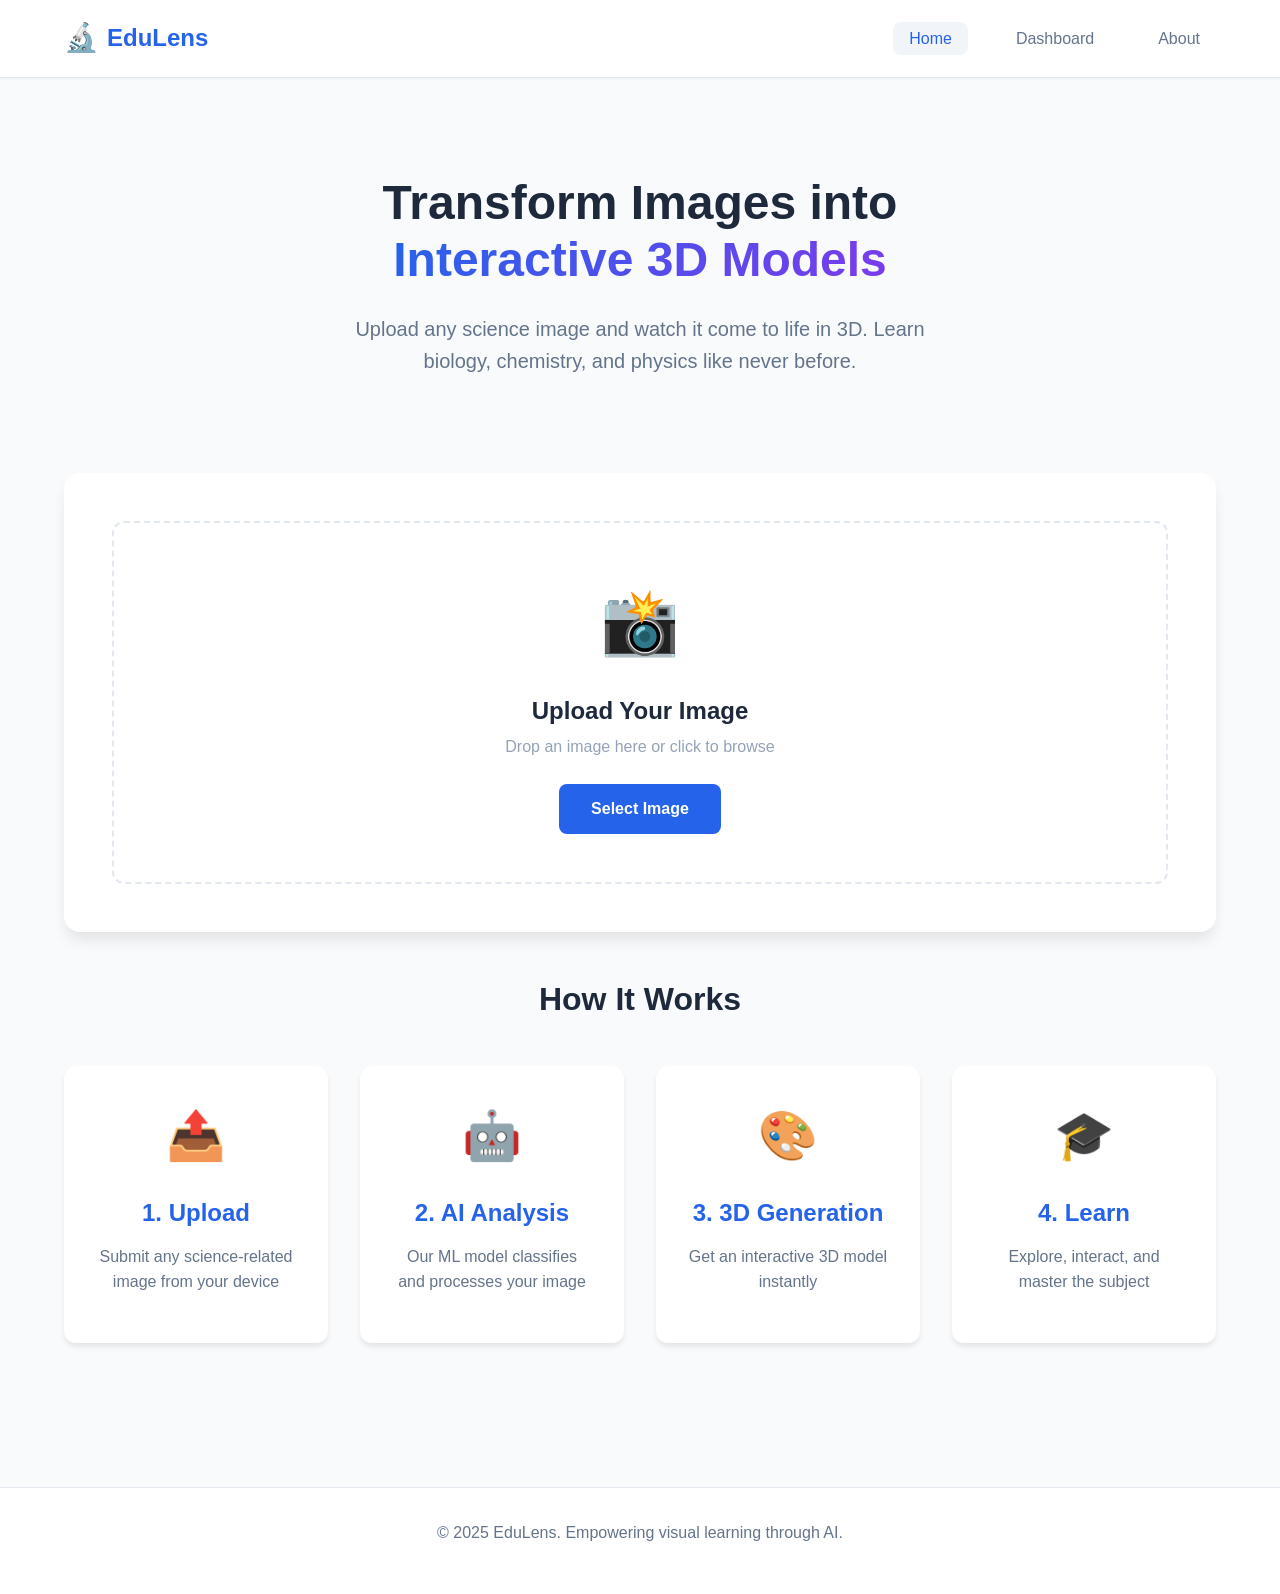
==== frontend/index.html @ 598c642d "lokesh" ====
<!DOCTYPE html>
<html lang="en">
<head>
    <meta charset="UTF-8">
    <meta name="viewport" content="width=device-width, initial-scale=1.0">
    <title>EduLens - Turn Images into 3D Learning</title>
    <link rel="stylesheet" href="css/styles.css">
</head>
<body>
    <nav class="navbar">
        <div class="nav-container">
            <div class="logo">
                <span class="logo-icon">🔬</span>
                <span class="logo-text">EduLens</span>
            </div>
            <ul class="nav-links">
                <li><a href="index.html" class="active">Home</a></li>
                <li><a href="dashboard.html">Dashboard</a></li>
                <li><a href="#about">About</a></li>
            </ul>
        </div>
    </nav>

    <main class="container">
        <section class="hero">
            <h1 class="hero-title">Transform Images into<br><span class="gradient-text">Interactive 3D Models</span></h1>
            <p class="hero-subtitle">Upload any science image and watch it come to life in 3D. Learn biology, chemistry, and physics like never before.</p>
        </section>

        <section class="upload-section">
            <div class="upload-card">
                <div class="upload-area" id="uploadArea">
                    <div class="upload-icon">📸</div>
                    <h3>Upload Your Image</h3>
                    <p>Drop an image here or click to browse</p>
                    <input type="file" id="imageInput" accept="image/*" hidden>
                    <button class="btn btn-primary" id="selectBtn">Select Image</button>
                </div>

                <div class="preview-area hidden" id="previewArea">
                    <img id="imagePreview" alt="Preview">
                    <button class="btn btn-secondary" id="changeImageBtn">Change Image</button>
                    <button class="btn btn-primary btn-large" id="uploadBtn">
                        <span class="btn-text">Analyze & Generate 3D</span>
                        <span class="spinner hidden" id="uploadSpinner"></span>
                    </button>
                </div>
            </div>

            <div class="result-card hidden" id="resultCard">
                <div class="result-header">
                    <div class="result-icon">✨</div>
                    <h3>Classification Result</h3>
                </div>
                <div class="result-content">
                    <div class="result-label">Detected Subject:</div>
                    <div class="result-value" id="predictedSubject">--</div>
                    <div class="result-confidence">
                        <span>Confidence:</span>
                        <div class="confidence-bar">
                            <div class="confidence-fill" id="confidenceFill"></div>
                        </div>
                        <span id="confidenceValue">--</span>
                    </div>
                </div>
                <button class="btn btn-success btn-large" id="view3DBtn">
                    🎯 Open 3D Model
                </button>
            </div>
        </section>

        <section class="features">
            <h2>How It Works</h2>
            <div class="feature-grid">
                <div class="feature-card">
                    <div class="feature-icon">📤</div>
                    <h3>1. Upload</h3>
                    <p>Submit any science-related image from your device</p>
                </div>
                <div class="feature-card">
                    <div class="feature-icon">🤖</div>
                    <h3>2. AI Analysis</h3>
                    <p>Our ML model classifies and processes your image</p>
                </div>
                <div class="feature-card">
                    <div class="feature-icon">🎨</div>
                    <h3>3. 3D Generation</h3>
                    <p>Get an interactive 3D model instantly</p>
                </div>
                <div class="feature-card">
                    <div class="feature-icon">🎓</div>
                    <h3>4. Learn</h3>
                    <p>Explore, interact, and master the subject</p>
                </div>
            </div>
        </section>
    </main>

    <footer class="footer">
        <p>&copy; 2025 EduLens. Empowering visual learning through AI.</p>
    </footer>

    <script src="js/uploader.js"></script>
</body>
</html>
---- frontend/css/styles.css ----
/* ==========================================
   EduLens - Main Styles
   Educational Theme with Science Colors
   ========================================== */

:root {
    /* Primary Colors - Science Theme */
    --primary-color: #2563eb;
    --primary-dark: #1e40af;
    --primary-light: #60a5fa;
    
    /* Secondary Colors */
    --secondary-color: #7c3aed;
    --accent-color: #f59e0b;
    --success-color: #10b981;
    --danger-color: #ef4444;
    --warning-color: #f59e0b;
    
    /* Subject Colors */
    --biology-color: #059669;
    --chemistry-color: #7c3aed;
    --physics-color: #dc2626;
    
    /* Neutrals */
    --background: #f8fafc;
    --surface: #ffffff;
    --surface-hover: #f1f5f9;
    --border: #e2e8f0;
    --text-primary: #1e293b;
    --text-secondary: #64748b;
    --text-light: #94a3b8;
    
    /* Gradients */
    --gradient-primary: linear-gradient(135deg, #2563eb 0%, #7c3aed 100%);
    --gradient-success: linear-gradient(135deg, #10b981 0%, #059669 100%);
    --gradient-warm: linear-gradient(135deg, #f59e0b 0%, #ef4444 100%);
    
    /* Shadows */
    --shadow-sm: 0 1px 2px 0 rgba(0, 0, 0, 0.05);
    --shadow-md: 0 4px 6px -1px rgba(0, 0, 0, 0.1);
    --shadow-lg: 0 10px 15px -3px rgba(0, 0, 0, 0.1);
    --shadow-xl: 0 20px 25px -5px rgba(0, 0, 0, 0.1);
    
    /* Spacing */
    --spacing-xs: 0.25rem;
    --spacing-sm: 0.5rem;
    --spacing-md: 1rem;
    --spacing-lg: 1.5rem;
    --spacing-xl: 2rem;
    --spacing-2xl: 3rem;
    
    /* Border Radius */
    --radius-sm: 0.375rem;
    --radius-md: 0.5rem;
    --radius-lg: 0.75rem;
    --radius-xl: 1rem;
    --radius-full: 9999px;
    
    /* Transitions */
    --transition-fast: 150ms cubic-bezier(0.4, 0, 0.2, 1);
    --transition-base: 200ms cubic-bezier(0.4, 0, 0.2, 1);
    --transition-slow: 300ms cubic-bezier(0.4, 0, 0.2, 1);
}

/* ========================================== 
   Reset & Base Styles
   ========================================== */

* {
    margin: 0;
    padding: 0;
    box-sizing: border-box;
}

html {
    font-size: 16px;
    -webkit-font-smoothing: antialiased;
    -moz-osx-font-smoothing: grayscale;
}

body {
    font-family: -apple-system, BlinkMacSystemFont, 'Segoe UI', 'Roboto', 'Oxygen', 'Ubuntu', 'Cantarell', sans-serif;
    background: var(--background);
    color: var(--text-primary);
    line-height: 1.6;
    min-height: 100vh;
}

/* ========================================== 
   Typography
   ========================================== */

h1, h2, h3, h4, h5, h6 {
    font-weight: 700;
    line-height: 1.2;
    color: var(--text-primary);
}

h1 { font-size: 2.5rem; }
h2 { font-size: 2rem; }
h3 { font-size: 1.5rem; }
h4 { font-size: 1.25rem; }
h5 { font-size: 1.125rem; }
h6 { font-size: 1rem; }

p {
    margin-bottom: var(--spacing-md);
    color: var(--text-secondary);
}

.gradient-text {
    background: var(--gradient-primary);
    -webkit-background-clip: text;
    -webkit-text-fill-color: transparent;
    background-clip: text;
}

/* ========================================== 
   Navigation
   ========================================== */

.navbar {
    background: var(--surface);
    border-bottom: 1px solid var(--border);
    padding: var(--spacing-md) 0;
    position: sticky;
    top: 0;
    z-index: 1000;
    box-shadow: var(--shadow-sm);
}

.nav-container {
    max-width: 1200px;
    margin: 0 auto;
    padding: 0 var(--spacing-lg);
    display: flex;
    justify-content: space-between;
    align-items: center;
}

.logo {
    display: flex;
    align-items: center;
    gap: var(--spacing-sm);
    font-size: 1.5rem;
    font-weight: 700;
    color: var(--primary-color);
    text-decoration: none;
}

.logo-icon {
    font-size: 1.75rem;
}

.nav-links {
    display: flex;
    list-style: none;
    gap: var(--spacing-xl);
}

.nav-links a {
    text-decoration: none;
    color: var(--text-secondary);
    font-weight: 500;
    padding: var(--spacing-sm) var(--spacing-md);
    border-radius: var(--radius-md);
    transition: all var(--transition-base);
}

.nav-links a:hover,
.nav-links a.active {
    color: var(--primary-color);
    background: var(--surface-hover);
}

/* ========================================== 
   Layout
   ========================================== */

.container {
    max-width: 1200px;
    margin: 0 auto;
    padding: var(--spacing-2xl) var(--spacing-lg);
}

/* ========================================== 
   Hero Section
   ========================================== */

.hero {
    text-align: center;
    padding: var(--spacing-2xl) 0;
}

.hero-title {
    font-size: 3rem;
    margin-bottom: var(--spacing-lg);
    line-height: 1.2;
}

.hero-subtitle {
    font-size: 1.25rem;
    color: var(--text-secondary);
    max-width: 600px;
    margin: 0 auto;
}

/* ========================================== 
   Cards
   ========================================== */

.card {
    background: var(--surface);
    border-radius: var(--radius-lg);
    padding: var(--spacing-xl);
    box-shadow: var(--shadow-md);
    transition: box-shadow var(--transition-base);
}

.card:hover {
    box-shadow: var(--shadow-lg);
}

.card-header {
    display: flex;
    justify-content: space-between;
    align-items: center;
    margin-bottom: var(--spacing-lg);
}

.card-header h3 {
    font-size: 1.25rem;
    display: flex;
    align-items: center;
    gap: var(--spacing-sm);
}

/* ========================================== 
   Buttons
   ========================================== */

.btn {
    display: inline-flex;
    align-items: center;
    justify-content: center;
    gap: var(--spacing-sm);
    padding: var(--spacing-md) var(--spacing-xl);
    border: none;
    border-radius: var(--radius-md);
    font-size: 1rem;
    font-weight: 600;
    cursor: pointer;
    transition: all var(--transition-base);
    text-decoration: none;
}

.btn:disabled {
    opacity: 0.5;
    cursor: not-allowed;
}

.btn-primary {
    background: var(--primary-color);
    color: white;
}

.btn-primary:hover:not(:disabled) {
    background: var(--primary-dark);
    transform: translateY(-2px);
    box-shadow: var(--shadow-lg);
}

.btn-secondary {
    background: var(--surface-hover);
    color: var(--text-primary);
}

.btn-secondary:hover:not(:disabled) {
    background: var(--border);
}

.btn-success {
    background: var(--success-color);
    color: white;
}

.btn-success:hover:not(:disabled) {
    background: #059669;
    transform: translateY(-2px);
    box-shadow: var(--shadow-lg);
}

.btn-large {
    padding: var(--spacing-lg) var(--spacing-2xl);
    font-size: 1.125rem;
}

.btn-block {
    width: 100%;
}

.icon-btn {
    width: 40px;
    height: 40px;
    border-radius: var(--radius-md);
    border: none;
    background: var(--surface-hover);
    color: var(--text-primary);
    font-size: 1.25rem;
    cursor: pointer;
    transition: all var(--transition-base);
    display: flex;
    align-items: center;
    justify-content: center;
}

.icon-btn:hover {
    background: var(--border);
    transform: scale(1.1);
}

/* ========================================== 
   Upload Section
   ========================================== */

.upload-section {
    margin: var(--spacing-2xl) 0;
    display: grid;
    gap: var(--spacing-xl);
}

.upload-card {
    background: var(--surface);
    border-radius: var(--radius-xl);
    padding: var(--spacing-2xl);
    box-shadow: var(--shadow-lg);
}

.upload-area {
    text-align: center;
    padding: var(--spacing-2xl);
    border: 2px dashed var(--border);
    border-radius: var(--radius-lg);
    transition: all var(--transition-base);
    cursor: pointer;
}

.upload-area:hover {
    border-color: var(--primary-color);
    background: var(--surface-hover);
}

.upload-area.drag-over {
    border-color: var(--primary-color);
    background: var(--primary-light);
    opacity: 0.1;
}

.upload-icon {
    font-size: 4rem;
    margin-bottom: var(--spacing-lg);
}

.upload-area h3 {
    margin-bottom: var(--spacing-sm);
}

.upload-area p {
    color: var(--text-light);
    margin-bottom: var(--spacing-lg);
}

.preview-area {
    text-align: center;
}

.preview-area img {
    max-width: 100%;
    max-height: 400px;
    border-radius: var(--radius-lg);
    margin-bottom: var(--spacing-lg);
    box-shadow: var(--shadow-md);
}

.result-card {
    background: var(--surface);
    border-radius: var(--radius-xl);
    padding: var(--spacing-2xl);
    box-shadow: var(--shadow-lg);
    border: 2px solid var(--success-color);
}

.result-header {
    display: flex;
    align-items: center;
    gap: var(--spacing-md);
    margin-bottom: var(--spacing-lg);
}

.result-icon {
    font-size: 2rem;
}

.result-content {
    margin: var(--spacing-xl) 0;
}

.result-label {
    color: var(--text-light);
    font-size: 0.875rem;
    margin-bottom: var(--spacing-sm);
}

.result-value {
    font-size: 2rem;
    font-weight: 700;
    color: var(--primary-color);
    margin-bottom: var(--spacing-lg);
}

.result-confidence {
    display: flex;
    align-items: center;
    gap: var(--spacing-md);
    margin-bottom: var(--spacing-xl);
}

.confidence-bar {
    flex: 1;
    height: 8px;
    background: var(--border);
    border-radius: var(--radius-full);
    overflow: hidden;
}

.confidence-fill {
    height: 100%;
    background: var(--gradient-success);
    transition: width var(--transition-slow);
}

/* ========================================== 
   Features Section
   ========================================== */

.features {
    margin: var(--spacing-2xl) 0;
    text-align: center;
}

.features h2 {
    margin-bottom: var(--spacing-2xl);
}

.feature-grid {
    display: grid;
    grid-template-columns: repeat(auto-fit, minmax(250px, 1fr));
    gap: var(--spacing-xl);
    margin-top: var(--spacing-2xl);
}

.feature-card {
    padding: var(--spacing-xl);
    background: var(--surface);
    border-radius: var(--radius-lg);
    box-shadow: var(--shadow-md);
    transition: all var(--transition-base);
}

.feature-card:hover {
    transform: translateY(-5px);
    box-shadow: var(--shadow-xl);
}

.feature-icon {
    font-size: 3rem;
    margin-bottom: var(--spacing-lg);
}

.feature-card h3 {
    margin-bottom: var(--spacing-md);
    color: var(--primary-color);
}

/* ========================================== 
   Progress & Loading
   ========================================== */

.progress-bar {
    width: 100%;
    height: 8px;
    background: var(--border);
    border-radius: var(--radius-full);
    overflow: hidden;
}

.progress-fill {
    height: 100%;
    background: var(--gradient-primary);
    transition: width var(--transition-base);
    border-radius: var(--radius-full);
}

.spinner {
    width: 20px;
    height: 20px;
    border: 3px solid rgba(255, 255, 255, 0.3);
    border-top-color: white;
    border-radius: 50%;
    animation: spin 0.6s linear infinite;
}

@keyframes spin {
    to { transform: rotate(360deg); }
}

/* ========================================== 
   Badges
   ========================================== */

.badge {
    display: inline-block;
    padding: var(--spacing-xs) var(--spacing-md);
    border-radius: var(--radius-full);
    font-size: 0.75rem;
    font-weight: 600;
    text-transform: uppercase;
}

.badge-new {
    background: var(--gradient-warm);
    color: white;
}

/* ========================================== 
   Utility Classes
   ========================================== */

.hidden {
    display: none !important;
}

.text-center {
    text-align: center;
}

.mt-1 { margin-top: var(--spacing-sm); }
.mt-2 { margin-top: var(--spacing-md); }
.mt-3 { margin-top: var(--spacing-lg); }
.mt-4 { margin-top: var(--spacing-xl); }

.mb-1 { margin-bottom: var(--spacing-sm); }
.mb-2 { margin-bottom: var(--spacing-md); }
.mb-3 { margin-bottom: var(--spacing-lg); }
.mb-4 { margin-bottom: var(--spacing-xl); }

/* ========================================== 
   Footer
   ========================================== */

.footer {
    background: var(--surface);
    border-top: 1px solid var(--border);
    padding: var(--spacing-xl);
    text-align: center;
    color: var(--text-light);
    margin-top: var(--spacing-2xl);
}

/* ========================================== 
   Responsive Design
   ========================================== */

@media (max-width: 768px) {
    html {
        font-size: 14px;
    }
    
    .hero-title {
        font-size: 2rem;
    }
    
    .nav-links {
        gap: var(--spacing-md);
    }
    
    .container {
        padding: var(--spacing-lg) var(--spacing-md);
    }
    
    .feature-grid {
        grid-template-columns: 1fr;
    }
    
    .upload-card {
        padding: var(--spacing-lg);
    }
}

@media (max-width: 480px) {
    .nav-links {
        font-size: 0.875rem;
    }
    
    .logo-text {
        display: none;
    }
    
    .btn-large {
        padding: var(--spacing-md) var(--spacing-lg);
        font-size: 1rem;
    }
}
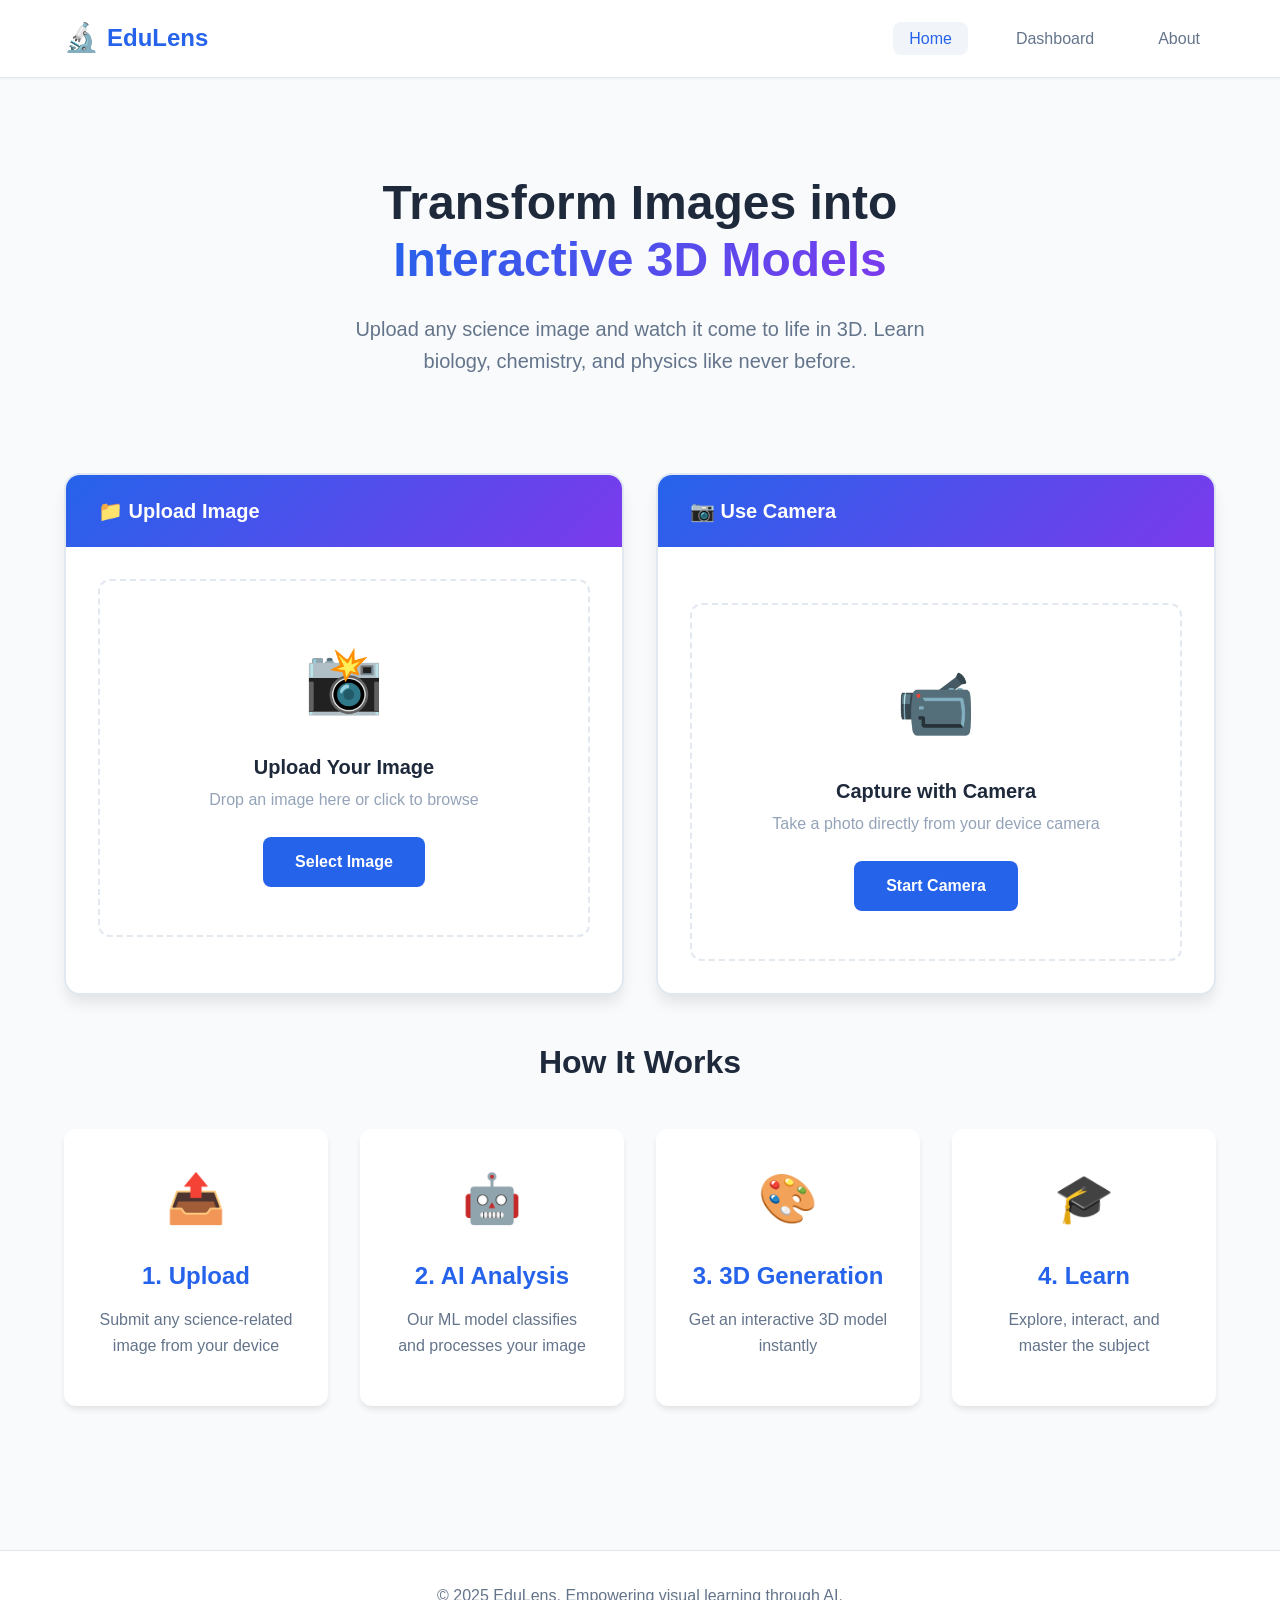
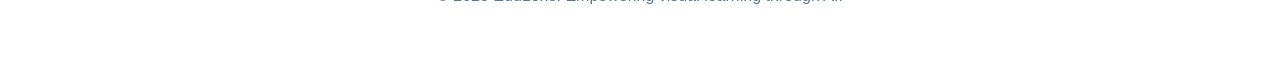
==== commit 39d8ae4a: "last change" ====
--- a/frontend/index.html
+++ b/frontend/index.html
@@ -28,22 +28,62 @@
         </section>
 
         <section class="upload-section">
-            <div class="upload-card">
-                <div class="upload-area" id="uploadArea">
-                    <div class="upload-icon">📸</div>
-                    <h3>Upload Your Image</h3>
-                    <p>Drop an image here or click to browse</p>
-                    <input type="file" id="imageInput" accept="image/*" hidden>
-                    <button class="btn btn-primary" id="selectBtn">Select Image</button>
+            <div class="upload-container">
+                <!-- Upload from File -->
+                <div class="upload-card">
+                    <div class="card-header">
+                        <h3>📁 Upload Image</h3>
+                    </div>
+                    <div class="upload-area" id="uploadArea">
+                        <div class="upload-icon">📸</div>
+                        <h4>Upload Your Image</h4>
+                        <p>Drop an image here or click to browse</p>
+                        <input type="file" id="imageInput" accept="image/*" hidden>
+                        <button class="btn btn-primary" id="selectBtn">Select Image</button>
+                    </div>
+
+                    <div class="preview-area hidden" id="previewArea">
+                        <img id="imagePreview" alt="Preview">
+                        <button class="btn btn-secondary" id="changeImageBtn">Change Image</button>
+                        <button class="btn btn-primary btn-large" id="uploadBtn">
+                            <span class="btn-text">Analyze & Generate 3D</span>
+                            <span class="spinner hidden" id="uploadSpinner"></span>
+                        </button>
+                    </div>
                 </div>
 
-                <div class="preview-area hidden" id="previewArea">
-                    <img id="imagePreview" alt="Preview">
-                    <button class="btn btn-secondary" id="changeImageBtn">Change Image</button>
-                    <button class="btn btn-primary btn-large" id="uploadBtn">
-                        <span class="btn-text">Analyze & Generate 3D</span>
-                        <span class="spinner hidden" id="uploadSpinner"></span>
-                    </button>
+                <!-- Camera Capture -->
+                <div class="upload-card">
+                    <div class="card-header">
+                        <h3>📷 Use Camera</h3>
+                    </div>
+                    <div class="camera-area" id="cameraArea">
+                        <div class="camera-placeholder" id="cameraPlaceholder">
+                            <div class="camera-icon">📹</div>
+                            <h4>Capture with Camera</h4>
+                            <p>Take a photo directly from your device camera</p>
+                            <button class="btn btn-primary" id="startCameraBtn">Start Camera</button>
+                        </div>
+                        
+                        <div class="camera-view hidden" id="cameraView">
+                            <video id="cameraVideo" autoplay playsinline></video>
+                            <div class="camera-controls">
+                                <button class="btn btn-success" id="captureBtn">📸 Capture Photo</button>
+                                <button class="btn btn-secondary" id="stopCameraBtn">Stop Camera</button>
+                            </div>
+                        </div>
+
+                        <div class="camera-preview hidden" id="cameraPreview">
+                            <canvas id="cameraCanvas"></canvas>
+                            <div class="camera-actions">
+                                <button class="btn btn-secondary" id="retakeBtn">↻ Retake</button>
+                                <button class="btn btn-primary btn-large" id="useCameraPhotoBtn">
+                                    <span class="btn-text">Analyze & Generate 3D</span>
+                                    <span class="spinner hidden" id="cameraSpinner"></span>
+                                </button>
+                            </div>
+                        </div>
+                    </div>
                 </div>
             </div>
 
--- a/frontend/css/styles.css
+++ b/frontend/css/styles.css
@@ -325,15 +325,38 @@
 
 .upload-section {
     margin: var(--spacing-2xl) 0;
+}
+
+.upload-container {
     display: grid;
+    grid-template-columns: repeat(2, 1fr);
     gap: var(--spacing-xl);
 }
 
 .upload-card {
     background: var(--surface);
     border-radius: var(--radius-xl);
-    padding: var(--spacing-2xl);
+    overflow: hidden;
     box-shadow: var(--shadow-lg);
+    border: 2px solid var(--border);
+    transition: all var(--transition-base);
+}
+
+.upload-card:hover {
+    border-color: var(--primary-color);
+    box-shadow: var(--shadow-xl);
+}
+
+.card-header {
+    background: linear-gradient(135deg, var(--primary-color), var(--secondary-color));
+    padding: var(--spacing-lg) var(--spacing-xl);
+    color: white;
+}
+
+.card-header h3 {
+    margin: 0;
+    font-size: 1.25rem;
+    color: white;
 }
 
 .upload-area {
@@ -343,6 +366,12 @@
     border-radius: var(--radius-lg);
     transition: all var(--transition-base);
     cursor: pointer;
+    margin: var(--spacing-xl);
+    min-height: 300px;
+    display: flex;
+    flex-direction: column;
+    align-items: center;
+    justify-content: center;
 }
 
 .upload-area:hover {
@@ -361,8 +390,9 @@
     margin-bottom: var(--spacing-lg);
 }
 
-.upload-area h3 {
+.upload-area h4 {
     margin-bottom: var(--spacing-sm);
+    font-size: 1.25rem;
 }
 
 .upload-area p {
@@ -372,6 +402,7 @@
 
 .preview-area {
     text-align: center;
+    padding: var(--spacing-xl);
 }
 
 .preview-area img {
@@ -380,6 +411,91 @@
     border-radius: var(--radius-lg);
     margin-bottom: var(--spacing-lg);
     box-shadow: var(--shadow-md);
+}
+
+/* ========================================== 
+   Camera Section
+   ========================================== */
+
+.camera-area {
+    padding: var(--spacing-xl);
+    min-height: 400px;
+}
+
+.camera-placeholder {
+    text-align: center;
+    padding: var(--spacing-2xl);
+    border: 2px dashed var(--border);
+    border-radius: var(--radius-lg);
+    min-height: 300px;
+    display: flex;
+    flex-direction: column;
+    align-items: center;
+    justify-content: center;
+    transition: all var(--transition-base);
+}
+
+.camera-placeholder:hover {
+    border-color: var(--secondary-color);
+    background: var(--surface-hover);
+}
+
+.camera-icon {
+    font-size: 4rem;
+    margin-bottom: var(--spacing-lg);
+}
+
+.camera-placeholder h4 {
+    margin-bottom: var(--spacing-sm);
+    font-size: 1.25rem;
+}
+
+.camera-placeholder p {
+    color: var(--text-light);
+    margin-bottom: var(--spacing-lg);
+}
+
+.camera-view {
+    position: relative;
+    border-radius: var(--radius-lg);
+    overflow: hidden;
+    background: #000;
+}
+
+#cameraVideo {
+    width: 100%;
+    height: auto;
+    display: block;
+    border-radius: var(--radius-lg);
+    max-height: 450px;
+    object-fit: cover;
+}
+
+.camera-controls {
+    display: flex;
+    gap: var(--spacing-md);
+    margin-top: var(--spacing-lg);
+    justify-content: center;
+}
+
+.camera-preview {
+    text-align: center;
+}
+
+#cameraCanvas {
+    max-width: 100%;
+    height: auto;
+    border-radius: var(--radius-lg);
+    box-shadow: var(--shadow-md);
+    margin-bottom: var(--spacing-lg);
+    border: 2px solid var(--border);
+}
+
+.camera-actions {
+    display: flex;
+    gap: var(--spacing-md);
+    justify-content: center;
+    margin-top: var(--spacing-lg);
 }
 
 .result-card {
@@ -592,7 +708,16 @@
         grid-template-columns: 1fr;
     }
     
+    .upload-container {
+        grid-template-columns: 1fr;
+    }
+    
     .upload-card {
+        padding: 0;
+    }
+    
+    .upload-area,
+    .camera-area {
         padding: var(--spacing-lg);
     }
 }
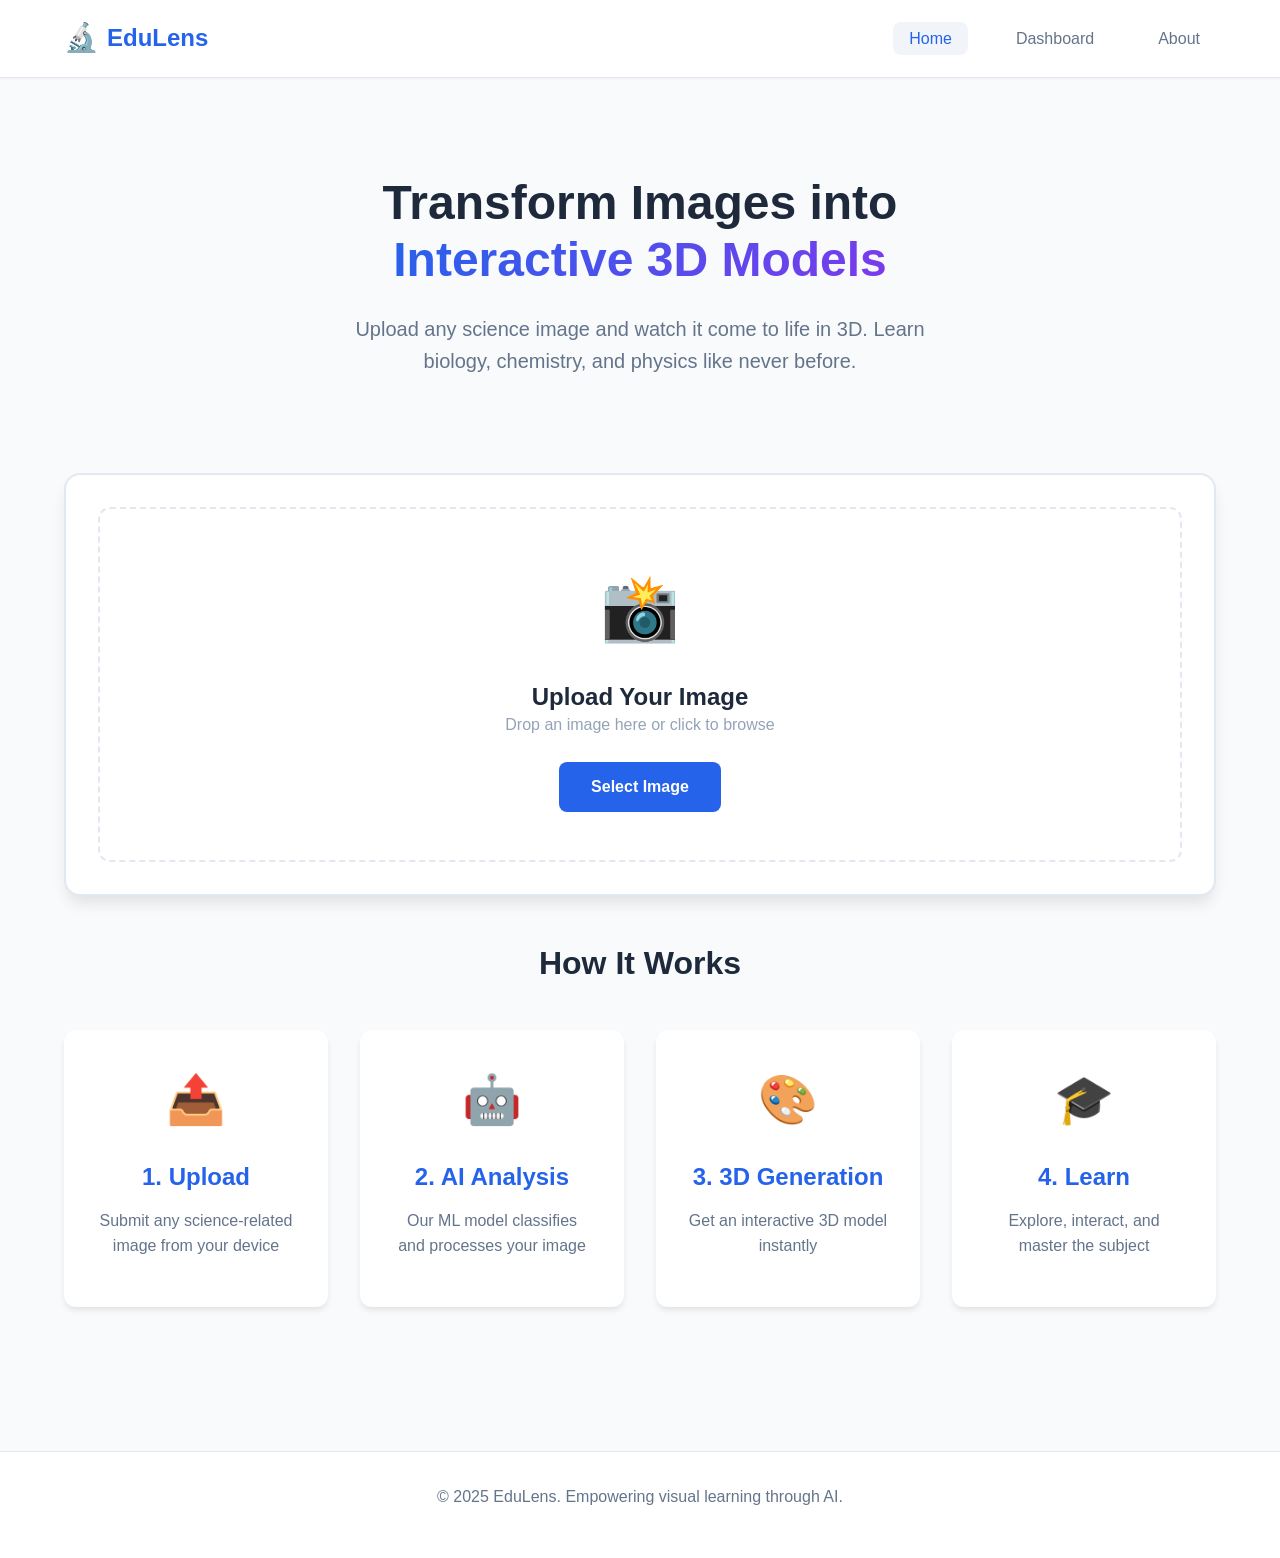
==== commit 49c18d5d: "Fix frontend demo mode functionality and add missing config imports - Updated uploader.js to handle " ====
--- a/frontend/index.html
+++ b/frontend/index.html
@@ -28,62 +28,22 @@
         </section>
 
         <section class="upload-section">
-            <div class="upload-container">
-                <!-- Upload from File -->
-                <div class="upload-card">
-                    <div class="card-header">
-                        <h3>📁 Upload Image</h3>
-                    </div>
-                    <div class="upload-area" id="uploadArea">
-                        <div class="upload-icon">📸</div>
-                        <h4>Upload Your Image</h4>
-                        <p>Drop an image here or click to browse</p>
-                        <input type="file" id="imageInput" accept="image/*" hidden>
-                        <button class="btn btn-primary" id="selectBtn">Select Image</button>
-                    </div>
-
-                    <div class="preview-area hidden" id="previewArea">
-                        <img id="imagePreview" alt="Preview">
-                        <button class="btn btn-secondary" id="changeImageBtn">Change Image</button>
-                        <button class="btn btn-primary btn-large" id="uploadBtn">
-                            <span class="btn-text">Analyze & Generate 3D</span>
-                            <span class="spinner hidden" id="uploadSpinner"></span>
-                        </button>
-                    </div>
+            <div class="upload-card">
+                <div class="upload-area" id="uploadArea">
+                    <div class="upload-icon">📸</div>
+                    <h3>Upload Your Image</h3>
+                    <p>Drop an image here or click to browse</p>
+                    <input type="file" id="imageInput" accept="image/*" hidden>
+                    <button class="btn btn-primary" id="selectBtn">Select Image</button>
                 </div>
 
-                <!-- Camera Capture -->
-                <div class="upload-card">
-                    <div class="card-header">
-                        <h3>📷 Use Camera</h3>
-                    </div>
-                    <div class="camera-area" id="cameraArea">
-                        <div class="camera-placeholder" id="cameraPlaceholder">
-                            <div class="camera-icon">📹</div>
-                            <h4>Capture with Camera</h4>
-                            <p>Take a photo directly from your device camera</p>
-                            <button class="btn btn-primary" id="startCameraBtn">Start Camera</button>
-                        </div>
-                        
-                        <div class="camera-view hidden" id="cameraView">
-                            <video id="cameraVideo" autoplay playsinline></video>
-                            <div class="camera-controls">
-                                <button class="btn btn-success" id="captureBtn">📸 Capture Photo</button>
-                                <button class="btn btn-secondary" id="stopCameraBtn">Stop Camera</button>
-                            </div>
-                        </div>
-
-                        <div class="camera-preview hidden" id="cameraPreview">
-                            <canvas id="cameraCanvas"></canvas>
-                            <div class="camera-actions">
-                                <button class="btn btn-secondary" id="retakeBtn">↻ Retake</button>
-                                <button class="btn btn-primary btn-large" id="useCameraPhotoBtn">
-                                    <span class="btn-text">Analyze & Generate 3D</span>
-                                    <span class="spinner hidden" id="cameraSpinner"></span>
-                                </button>
-                            </div>
-                        </div>
-                    </div>
+                <div class="preview-area hidden" id="previewArea">
+                    <img id="imagePreview" alt="Preview">
+                    <button class="btn btn-secondary" id="changeImageBtn">Change Image</button>
+                    <button class="btn btn-primary btn-large" id="uploadBtn">
+                        <span class="btn-text">Analyze & Generate 3D</span>
+                        <span class="spinner hidden" id="uploadSpinner"></span>
+                    </button>
                 </div>
             </div>
 
@@ -140,6 +100,7 @@
         <p>&copy; 2025 EduLens. Empowering visual learning through AI.</p>
     </footer>
 
+    <script src="js/config.js"></script>
     <script src="js/uploader.js"></script>
 </body>
 </html>
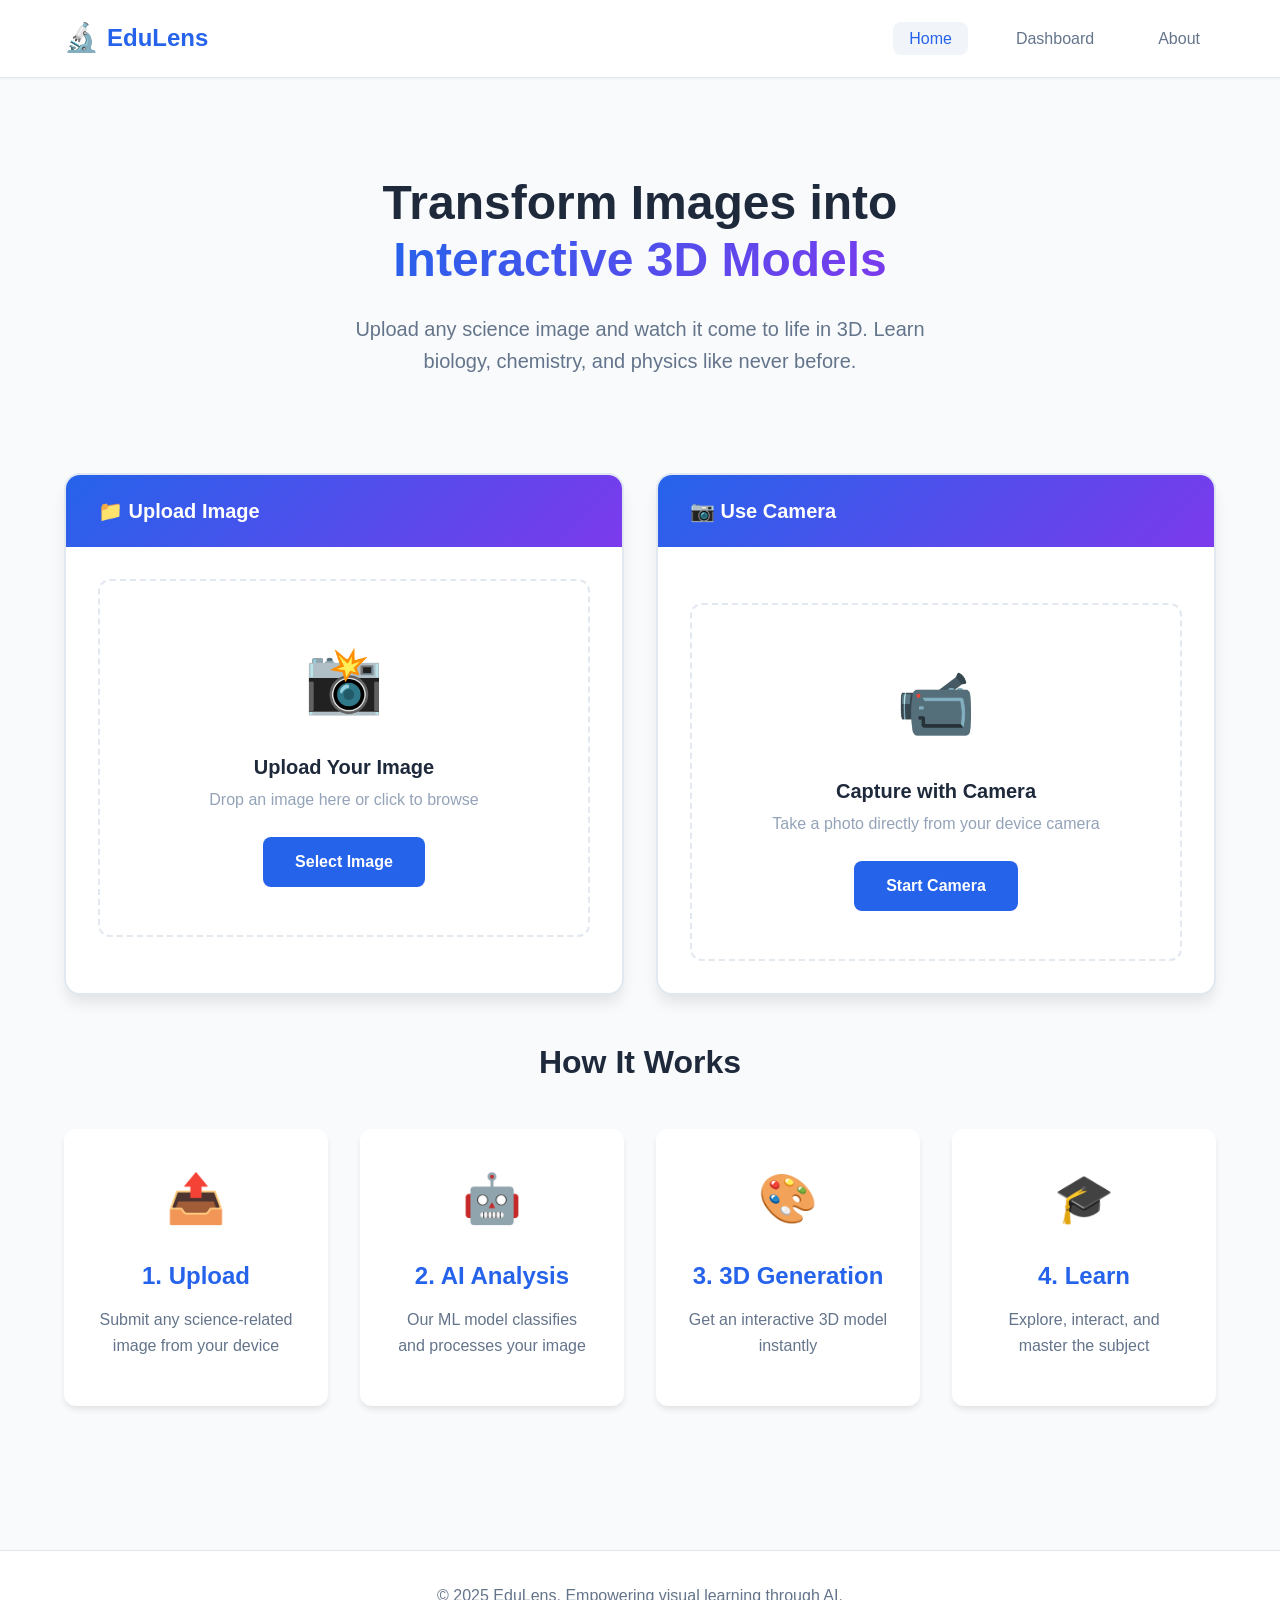
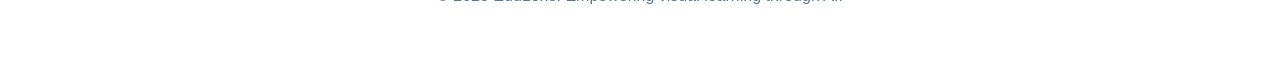
==== commit ca1e9ccd: "Complete frontend fixes and improvements - Fixed demo mode functionality for image upload and dashbo" ====
--- a/frontend/index.html
+++ b/frontend/index.html
@@ -28,22 +28,62 @@
         </section>
 
         <section class="upload-section">
-            <div class="upload-card">
-                <div class="upload-area" id="uploadArea">
-                    <div class="upload-icon">📸</div>
-                    <h3>Upload Your Image</h3>
-                    <p>Drop an image here or click to browse</p>
-                    <input type="file" id="imageInput" accept="image/*" hidden>
-                    <button class="btn btn-primary" id="selectBtn">Select Image</button>
+            <div class="upload-container">
+                <!-- Upload from File -->
+                <div class="upload-card">
+                    <div class="card-header">
+                        <h3>📁 Upload Image</h3>
+                    </div>
+                    <div class="upload-area" id="uploadArea">
+                        <div class="upload-icon">📸</div>
+                        <h4>Upload Your Image</h4>
+                        <p>Drop an image here or click to browse</p>
+                        <input type="file" id="imageInput" accept="image/*" hidden>
+                        <button class="btn btn-primary" id="selectBtn">Select Image</button>
+                    </div>
+
+                    <div class="preview-area hidden" id="previewArea">
+                        <img id="imagePreview" alt="Preview">
+                        <button class="btn btn-secondary" id="changeImageBtn">Change Image</button>
+                        <button class="btn btn-primary btn-large" id="uploadBtn">
+                            <span class="btn-text">Analyze & Generate 3D</span>
+                            <span class="spinner hidden" id="uploadSpinner"></span>
+                        </button>
+                    </div>
                 </div>
 
-                <div class="preview-area hidden" id="previewArea">
-                    <img id="imagePreview" alt="Preview">
-                    <button class="btn btn-secondary" id="changeImageBtn">Change Image</button>
-                    <button class="btn btn-primary btn-large" id="uploadBtn">
-                        <span class="btn-text">Analyze & Generate 3D</span>
-                        <span class="spinner hidden" id="uploadSpinner"></span>
-                    </button>
+                <!-- Camera Capture -->
+                <div class="upload-card">
+                    <div class="card-header">
+                        <h3>📷 Use Camera</h3>
+                    </div>
+                    <div class="camera-area" id="cameraArea">
+                        <div class="camera-placeholder" id="cameraPlaceholder">
+                            <div class="camera-icon">📹</div>
+                            <h4>Capture with Camera</h4>
+                            <p>Take a photo directly from your device camera</p>
+                            <button class="btn btn-primary" id="startCameraBtn">Start Camera</button>
+                        </div>
+                        
+                        <div class="camera-view hidden" id="cameraView">
+                            <video id="cameraVideo" autoplay playsinline></video>
+                            <div class="camera-controls">
+                                <button class="btn btn-success" id="captureBtn">📸 Capture Photo</button>
+                                <button class="btn btn-secondary" id="stopCameraBtn">Stop Camera</button>
+                            </div>
+                        </div>
+
+                        <div class="camera-preview hidden" id="cameraPreview">
+                            <canvas id="cameraCanvas"></canvas>
+                            <div class="camera-actions">
+                                <button class="btn btn-secondary" id="retakeBtn">↻ Retake</button>
+                                <button class="btn btn-primary btn-large" id="useCameraPhotoBtn">
+                                    <span class="btn-text">Analyze & Generate 3D</span>
+                                    <span class="spinner hidden" id="cameraSpinner"></span>
+                                </button>
+                            </div>
+                        </div>
+                    </div>
                 </div>
             </div>
 
--- a/frontend/css/styles.css
+++ b/frontend/css/styles.css
@@ -146,6 +146,12 @@
     font-weight: 700;
     color: var(--primary-color);
     text-decoration: none;
+}
+
+.logo-img {
+    height: 40px;
+    width: auto;
+    object-fit: contain;
 }
 
 .logo-icon {
